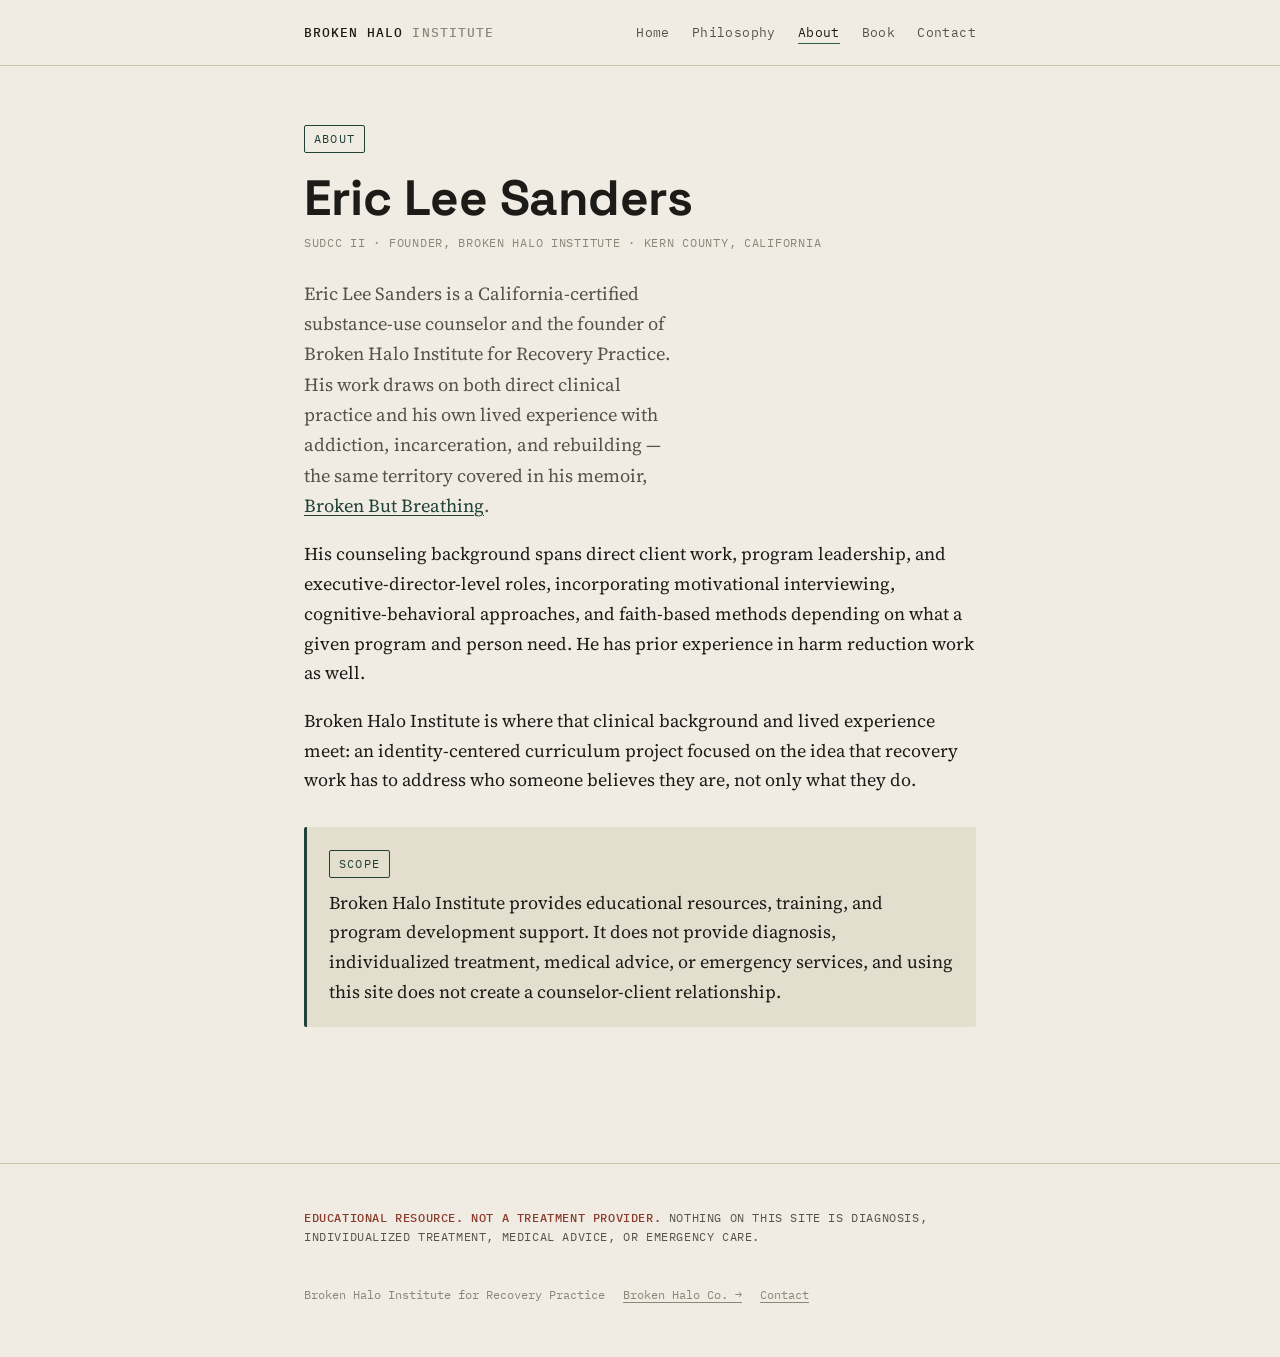
==== about.html @ 816f5a15 "Initial site: home, philosophy, about, book, contact" ====
<!doctype html>
<html lang="en">
<head>
<meta charset="utf-8">
<meta name="viewport" content="width=device-width, initial-scale=1">
<title>About — Broken Halo Institute</title>
<meta name="description" content="Eric Lee Sanders, SUDCC II — founder of Broken Halo Institute for Recovery Practice.">
<link rel="stylesheet" href="style.css">
</head>
<body>

<header class="site">
  <div class="wrap">
    <a class="wordmark" href="index.html">Broken Halo <span>Institute</span></a>
    <nav class="site" aria-label="Primary">
      <ul>
        <li><a href="index.html">Home</a></li>
        <li><a href="philosophy.html">Philosophy</a></li>
        <li><a href="about.html" aria-current="page">About</a></li>
        <li><a href="book.html">Book</a></li>
        <li><a href="contact.html">Contact</a></li>
      </ul>
    </nav>
  </div>
</header>

<main>
  <div class="wrap prose">

    <span class="field-label">About</span>
    <h1 style="margin-bottom:8px;">Eric Lee Sanders</h1>
    <p class="credential">SUDCC II · Founder, Broken Halo Institute · Kern County, California</p>

    <p class="lede" style="margin-top:26px;">Eric Lee Sanders is a California-certified substance-use counselor and the founder of Broken Halo Institute for Recovery Practice. His work draws on both direct clinical practice and his own lived experience with addiction, incarceration, and rebuilding — the same territory covered in his memoir, <a href="book.html">Broken But Breathing</a>.</p>

    <p>His counseling background spans direct client work, program leadership, and executive-director-level roles, incorporating motivational interviewing, cognitive-behavioral approaches, and faith-based methods depending on what a given program and person need. He has prior experience in harm reduction work as well.</p>

    <p>Broken Halo Institute is where that clinical background and lived experience meet: an identity-centered curriculum project focused on the idea that recovery work has to address who someone believes they are, not only what they do.</p>

    <div class="panel">
      <span class="field-label">Scope</span>
      <p>Broken Halo Institute provides educational resources, training, and program development support. It does not provide diagnosis, individualized treatment, medical advice, or emergency services, and using this site does not create a counselor-client relationship.</p>
    </div>

  </div>
</main>

<footer class="site">
  <div class="wrap">
    <p class="boundary-line"><strong>Educational resource. Not a treatment provider.</strong> Nothing on this site is diagnosis, individualized treatment, medical advice, or emergency care.</p>
    <p class="footer-meta">
      <span>Broken Halo Institute for Recovery Practice</span>
      <a href="https://thebrokenhaloco.com" target="_blank" rel="noopener">Broken Halo Co. →</a>
      <a href="contact.html">Contact</a>
    </p>
  </div>
</footer>

</body>
</html>
---- style.css ----
/* Broken Halo Institute for Recovery Practice
   Design system: quiet clinical field-manual — the visual register of the
   Institute's own doctrine documents (locked labels, boxed boundaries,
   version stamps) — not the streetwear brand's cyan/pink/black system. */

@import url('https://fonts.googleapis.com/css2?family=Space+Grotesk:wght@400;500;600;700&family=Source+Serif+4:opsz,wght@8..60,400;8..60,500;8..60,600&family=IBM+Plex+Mono:wght@400;500&display=swap');

:root{
  --paper:      #F0ECE3;
  --paper-deep: #E4DECE;
  --ink:        #1C1B18;
  --ink-soft:   #55524A;
  --ink-faint:  #8B8677;
  --evergreen:  #2E5C4C;
  --evergreen-deep: #1F4136;
  --stamp:      #8B3B2B;
  --rule:       #CBC2AC;
  --focus:      #1F4136;

  --display: 'Space Grotesk', system-ui, sans-serif;
  --body:    'Source Serif 4', Georgia, serif;
  --mono:    'IBM Plex Mono', ui-monospace, monospace;

  --max: 720px;
}

*{ box-sizing:border-box; }

html{ scroll-behavior:smooth; }

body{
  margin:0;
  background:var(--paper);
  color:var(--ink);
  font-family:var(--body);
  font-size:18px;
  line-height:1.65;
  -webkit-font-smoothing:antialiased;
}

@media (prefers-reduced-motion: reduce){
  html{ scroll-behavior:auto; }
  *{ animation-duration:0.001ms !important; animation-iteration-count:1 !important; transition-duration:0.001ms !important; }
}

a{ color:var(--evergreen-deep); text-decoration-thickness:1px; text-underline-offset:3px; }
a:hover{ color:var(--stamp); }
a:focus-visible, button:focus-visible{
  outline:2px solid var(--focus);
  outline-offset:3px;
  border-radius:2px;
}

img{ max-width:100%; display:block; }

/* ---------- layout shells ---------- */

.wrap{
  max-width:var(--max);
  margin:0 auto;
  padding:0 24px;
}

header.site{
  border-bottom:1px solid var(--rule);
  padding:22px 0;
}
header.site .wrap{
  display:flex;
  align-items:baseline;
  justify-content:space-between;
  gap:16px;
  flex-wrap:wrap;
}
.wordmark{
  font-family:var(--mono);
  font-size:13px;
  letter-spacing:0.08em;
  text-transform:uppercase;
  color:var(--ink);
  text-decoration:none;
  font-weight:500;
}
.wordmark span{ color:var(--ink-faint); }

nav.site ul{
  list-style:none;
  display:flex;
  gap:22px;
  margin:0; padding:0;
  font-family:var(--mono);
  font-size:13px;
  letter-spacing:0.03em;
}
nav.site a{
  color:var(--ink-soft);
  text-decoration:none;
  padding-bottom:2px;
  border-bottom:1px solid transparent;
}
nav.site a:hover, nav.site a[aria-current="page"]{
  color:var(--ink);
  border-bottom-color:var(--evergreen);
}

main{ padding:56px 0 40px; }

footer.site{
  border-top:1px solid var(--rule);
  margin-top:64px;
  padding:32px 0 40px;
}
footer.site .wrap{
  display:flex;
  flex-direction:column;
  gap:14px;
}
.boundary-line{
  font-family:var(--mono);
  font-size:12px;
  letter-spacing:0.05em;
  text-transform:uppercase;
  color:var(--ink-soft);
}
.boundary-line strong{ color:var(--stamp); font-weight:500; }
.footer-meta{
  font-family:var(--mono);
  font-size:12px;
  color:var(--ink-faint);
  display:flex;
  gap:18px;
  flex-wrap:wrap;
}
.footer-meta a{ color:var(--ink-faint); }

/* ---------- eyebrow / field-label system ----------
   Every doctrine doc this site is built from labels its sections
   (SCOPE, POSITIONING, BOUNDARY). That labeling habit is the site's
   one recurring structural device — not decoration, a documented fact
   about how this material is actually written. */

.field-label{
  display:inline-block;
  font-family:var(--mono);
  font-size:12px;
  letter-spacing:0.1em;
  text-transform:uppercase;
  color:var(--evergreen-deep);
  border:1px solid var(--evergreen-deep);
  padding:3px 9px;
  border-radius:2px;
  margin-bottom:18px;
}

/* ---------- hero ---------- */

.hero{
  padding-bottom:8px;
  animation:rise 0.5s ease-out both;
}
@keyframes rise{
  from{ opacity:0; transform:translateY(8px); }
  to{ opacity:1; transform:translateY(0); }
}

h1{
  font-family:var(--display);
  font-weight:700;
  font-size:clamp(2.1rem, 5vw, 3.1rem);
  line-height:1.08;
  letter-spacing:-0.01em;
  margin:0 0 20px;
  max-width:14ch;
}
.lede{
  font-family:var(--body);
  font-size:1.28rem;
  color:var(--ink-soft);
  max-width:42ch;
  margin:0 0 8px;
}

/* ---------- stamp ---------- */

.stamp{
  display:inline-flex;
  align-items:center;
  gap:8px;
  border:1.5px solid var(--stamp);
  color:var(--stamp);
  font-family:var(--mono);
  font-size:12px;
  letter-spacing:0.06em;
  text-transform:uppercase;
  padding:9px 14px;
  border-radius:3px;
  transform:rotate(-1deg);
  margin:36px 0 4px;
}
.stamp::before{ content:"◆"; font-size:9px; }

/* ---------- what-this-is grid ---------- */

.definer{
  margin-top:48px;
  display:grid;
  gap:22px;
  border-top:1px solid var(--rule);
  padding-top:32px;
}
.definer h2{
  font-family:var(--mono);
  font-size:12px;
  letter-spacing:0.1em;
  text-transform:uppercase;
  color:var(--ink-faint);
  margin:0 0 6px;
  font-weight:500;
}
.definer p{ margin:0; color:var(--ink); }
.definer-row{ display:grid; grid-template-columns:1fr; gap:22px; }
@media (min-width:640px){
  .definer-row{ grid-template-columns:1fr 1fr; }
}

/* ---------- prose ---------- */

.prose h2{
  font-family:var(--display);
  font-weight:600;
  font-size:1.5rem;
  margin:44px 0 14px;
  letter-spacing:-0.01em;
}
.prose h2:first-child{ margin-top:0; }
.prose p{ margin:0 0 18px; }
.prose p.lede{ font-size:1.15rem; }

/* ---------- boundary panel (the signature callout box) ---------- */

.panel{
  background:var(--paper-deep);
  border-left:3px solid var(--evergreen-deep);
  padding:20px 22px;
  margin:32px 0;
  border-radius:2px;
}
.panel.warn{ border-left-color:var(--stamp); }
.panel .field-label{ margin-bottom:10px; }
.panel p{ margin:0; color:var(--ink); }
.panel p + p{ margin-top:10px; }

/* ---------- simple lists ---------- */

ul.plain{ padding-left:1.1em; margin:0 0 18px; }
ul.plain li{ margin-bottom:8px; }

/* ---------- cards (book / offer pathways) ---------- */

.card{
  border:1px solid var(--rule);
  border-radius:4px;
  padding:24px;
  margin:24px 0;
  background:#fff8;
}
.card h3{
  font-family:var(--display);
  font-size:1.1rem;
  margin:0 0 8px;
}
.card p{ margin:0 0 14px; color:var(--ink-soft); }

.btn{
  display:inline-block;
  font-family:var(--mono);
  font-size:13px;
  letter-spacing:0.04em;
  text-transform:uppercase;
  color:var(--paper);
  background:var(--evergreen-deep);
  padding:11px 18px;
  border-radius:3px;
  text-decoration:none;
  border:1px solid var(--evergreen-deep);
}
.btn:hover{ background:var(--stamp); border-color:var(--stamp); color:var(--paper); }
.btn.ghost{
  background:transparent;
  color:var(--evergreen-deep);
}
.btn.ghost:hover{ color:var(--stamp); border-color:var(--stamp); background:transparent; }

/* ---------- contact ---------- */

.contact-block{
  margin-top:12px;
  padding:26px;
  border:1px solid var(--rule);
  border-radius:4px;
  background:var(--paper-deep);
}
.contact-block .email{
  font-family:var(--mono);
  font-size:1.05rem;
  color:var(--evergreen-deep);
  word-break:break-all;
}

/* ---------- credential line ---------- */

.credential{
  font-family:var(--mono);
  font-size:12px;
  letter-spacing:0.06em;
  text-transform:uppercase;
  color:var(--ink-faint);
  margin-top:6px;
}
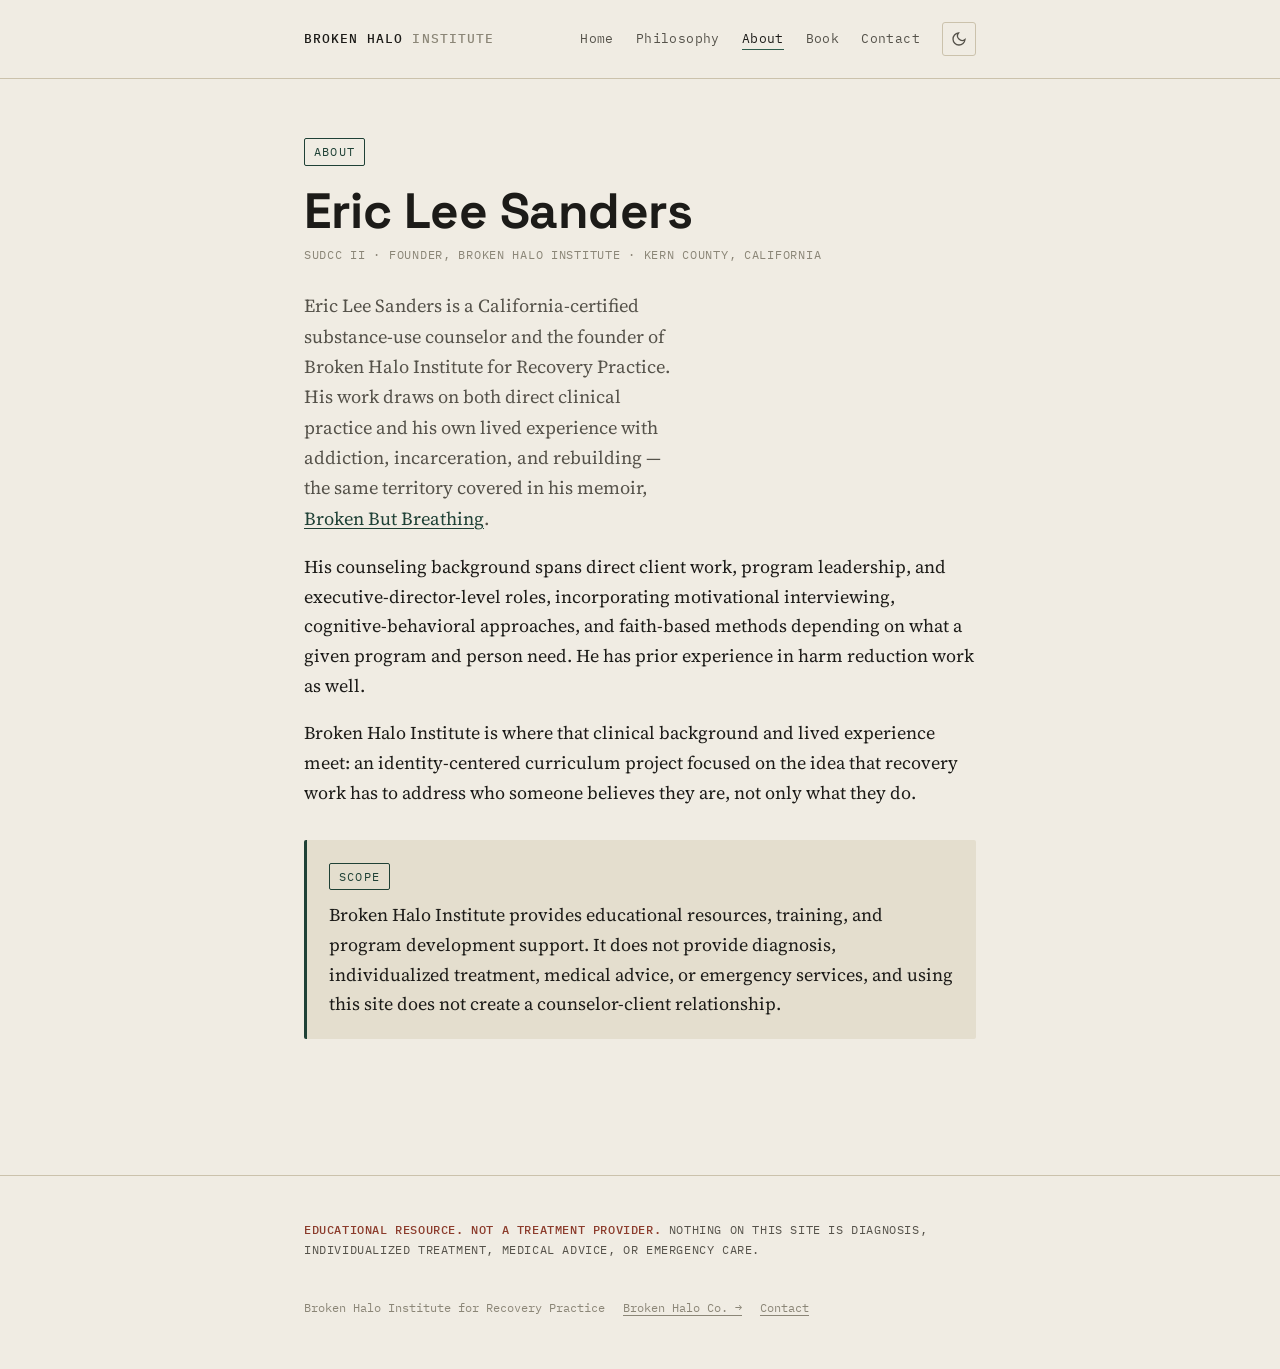
==== commit 50a32669: "Add dark mode: theme toggle, persisted theme, dark palette tokens" ====
--- a/about.html
+++ b/about.html
@@ -12,7 +12,8 @@
 <header class="site">
   <div class="wrap">
     <a class="wordmark" href="index.html">Broken Halo <span>Institute</span></a>
-    <nav class="site" aria-label="Primary">
+    <div class="nav-group">
+      <nav class="site" aria-label="Primary">
       <ul>
         <li><a href="index.html">Home</a></li>
         <li><a href="philosophy.html">Philosophy</a></li>
@@ -21,6 +22,8 @@
         <li><a href="contact.html">Contact</a></li>
       </ul>
     </nav>
+      <button class="theme-toggle" type="button" data-theme-toggle aria-label="Switch color theme"></button>
+    </div>
   </div>
 </header>
 
@@ -56,5 +59,6 @@
   </div>
 </footer>
 
+<script src="site.js"></script>
 </body>
 </html>
--- a/style.css
+++ b/style.css
@@ -21,12 +21,30 @@
   --body:    'Source Serif 4', Georgia, serif;
   --mono:    'IBM Plex Mono', ui-monospace, monospace;
 
+  --card-bg: rgba(255,255,255,0.45);
   --max: 720px;
 }
 
+/* Dark mode — same field-manual identity, inverted. Evergreen and stamp
+   both brighten so they still hit contrast on a dark ground; nothing
+   about the structure or the labeling system changes, only the palette. */
+[data-theme="dark"]{
+  --paper:      #17140F;
+  --paper-deep: #211C15;
+  --ink:        #EDE7D9;
+  --ink-soft:   #C3BBAA;
+  --ink-faint:  #8C8474;
+  --evergreen:  #6FA98F;
+  --evergreen-deep: #8FC3AA;
+  --stamp:      #D98A6C;
+  --rule:       #352E23;
+  --focus:      #8FC3AA;
+  --card-bg: rgba(255,255,255,0.04);
+}
+
 *{ box-sizing:border-box; }
 
-html{ scroll-behavior:smooth; }
+html{ scroll-behavior:smooth; color-scheme:light dark; }
 
 body{
   margin:0;
@@ -36,6 +54,7 @@
   font-size:18px;
   line-height:1.65;
   -webkit-font-smoothing:antialiased;
+  transition:background 180ms ease, color 180ms ease;
 }
 
 @media (prefers-reduced-motion: reduce){
@@ -67,9 +86,15 @@
 }
 header.site .wrap{
   display:flex;
-  align-items:baseline;
+  align-items:center;
   justify-content:space-between;
   gap:16px;
+  flex-wrap:wrap;
+}
+.nav-group{
+  display:flex;
+  align-items:center;
+  gap:22px;
   flex-wrap:wrap;
 }
 .wordmark{
@@ -101,6 +126,26 @@
 nav.site a:hover, nav.site a[aria-current="page"]{
   color:var(--ink);
   border-bottom-color:var(--evergreen);
+}
+
+.theme-toggle{
+  width:34px;
+  height:34px;
+  display:inline-flex;
+  align-items:center;
+  justify-content:center;
+  border:1px solid var(--rule);
+  background:transparent;
+  color:var(--ink-soft);
+  border-radius:3px;
+  cursor:pointer;
+  padding:0;
+  transition:border-color 150ms ease, color 150ms ease;
+}
+.theme-toggle svg{ width:16px; height:16px; }
+.theme-toggle:hover{
+  border-color:var(--evergreen-deep);
+  color:var(--evergreen-deep);
 }
 
 main{ padding:56px 0 40px; }
@@ -262,7 +307,7 @@
   border-radius:4px;
   padding:24px;
   margin:24px 0;
-  background:#fff8;
+  background:var(--card-bg);
 }
 .card h3{
   font-family:var(--display);
